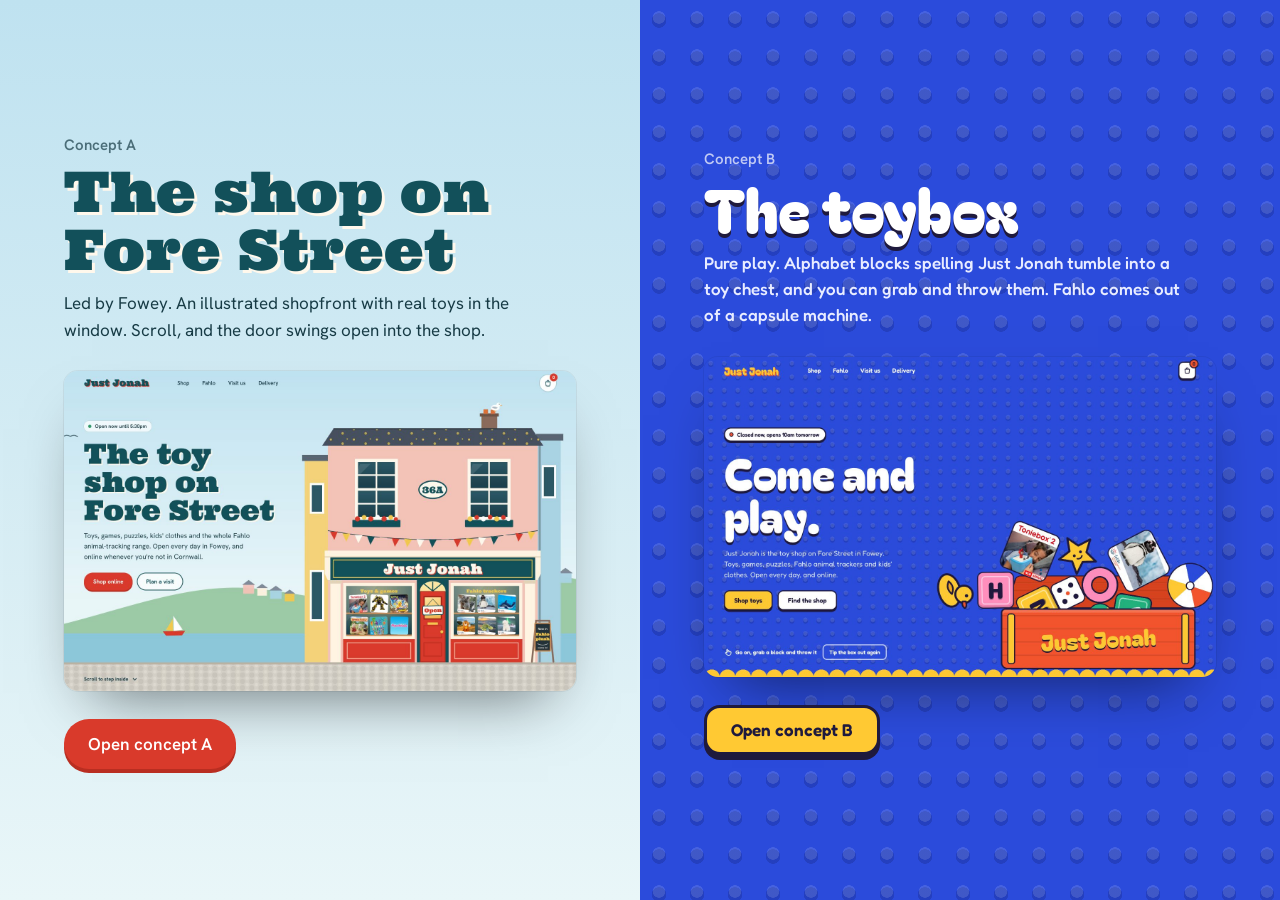
==== index.html @ d9c50c20 "first commit" ====
<!doctype html>
<html lang="en-GB">
<head>
  <meta charset="utf-8">
  <meta name="viewport" content="width=device-width, initial-scale=1">
  <title>Just Jonah | Two homepage concepts</title>
  <link rel="preconnect" href="https://fonts.googleapis.com">
  <link rel="preconnect" href="https://fonts.gstatic.com" crossorigin>
  <link href="https://fonts.googleapis.com/css2?family=Bagel+Fat+One&family=Fredoka:wght@500;600&family=Hanken+Grotesk:wght@400;600&family=Ultra&display=swap" rel="stylesheet">
  <style>
    *, *::before, *::after { box-sizing: border-box; }
    body { margin: 0; min-height: 100vh; font: 17px/1.55 "Hanken Grotesk", system-ui, sans-serif; background: #12505A; }
    .split { display: grid; grid-template-columns: 1fr 1fr; min-height: 100vh; }
    .concept {
      position: relative; display: flex; flex-direction: column; justify-content: center; gap: 28px;
      padding: clamp(40px, 6vw, 88px) clamp(20px, 5vw, 72px);
      text-decoration: none; overflow: hidden;
    }
    .concept--a { background: linear-gradient(#BFE2F0, #E9F6F8); color: #173B45; }
    .concept--b {
      color: #fff;
      background:
        radial-gradient(circle at 50% 46%, rgba(255, 255, 255, .13) 0 6px, transparent 6.5px) 0 0 / 38px 38px,
        radial-gradient(circle at 50% 54%, rgba(10, 20, 90, .22) 0 7px, transparent 7.5px) 0 0 / 38px 38px,
        #2B4BDB;
    }
    .concept__letter { font-size: 15px; font-weight: 600; opacity: .7; }
    .concept--a h2 { margin: 6px 0 0; font: 400 clamp(2.2rem, 4.4vw, 3.8rem)/1.02 "Ultra", Georgia, serif; color: #12505A; text-shadow: .05em .05em 0 #FFF8EC; }
    .concept--b h2 { margin: 6px 0 0; font: 400 clamp(2.4rem, 4.8vw, 4.2rem)/.98 "Bagel Fat One", sans-serif; text-shadow: 0 .06em 0 #1F1A3D; }
    .concept p { margin: 12px 0 0; max-width: 30rem; }
    .concept--b p { color: #E8ECFF; font-family: "Fredoka", sans-serif; font-weight: 500; }
    .shot {
      width: 100%; border-radius: 14px; overflow: hidden;
      box-shadow: 0 30px 60px -28px rgba(0, 0, 0, .55), 0 0 0 1px rgba(0, 0, 0, .06);
      transition: transform .6s cubic-bezier(.2, .8, .2, 1);
    }
    .shot img { display: block; width: 100%; height: auto; }
    .concept:hover .shot { transform: translateY(-8px) rotate(-.6deg); }
    .open {
      align-self: flex-start; display: inline-flex; align-items: center; min-height: 50px; padding: 0 24px;
      border-radius: 999px; font-weight: 600;
    }
    .concept--a .open { background: #D93A2B; color: #fff; box-shadow: 0 4px 0 #B92E21; }
    .concept--b .open { background: #FFC933; color: #1F1A3D; border: 3px solid #1F1A3D; border-radius: 16px; box-shadow: 0 5px 0 #1F1A3D; font-family: "Fredoka", sans-serif; font-weight: 600; }
    .concept:focus-visible { outline: 4px solid #FFC93C; outline-offset: -8px; }
    @media (max-width: 860px) { .split { grid-template-columns: 1fr; } }
    @media (prefers-reduced-motion: reduce) { .shot { transition: none; } }
  </style>
</head>
<body>
  <h1 style="position:absolute;width:1px;height:1px;overflow:hidden;clip:rect(0 0 0 0)">Just Jonah: two homepage concepts</h1>
  <main class="split">
    <a class="concept concept--a" href="harbour/">
      <div>
        <span class="concept__letter">Concept A</span>
        <h2>The shop on Fore Street</h2>
        <p>Led by Fowey. An illustrated shopfront with real toys in the window. Scroll, and the door swings open into the shop.</p>
      </div>
      <div class="shot"><img src="assets/previews/harbour.jpg" alt="Concept A homepage: an illustrated pink shopfront with the Just Jonah sign on Fore Street"></div>
      <span class="open">Open concept A</span>
    </a>
    <a class="concept concept--b" href="toybox/">
      <div>
        <span class="concept__letter">Concept B</span>
        <h2>The toybox</h2>
        <p>Pure play. Alphabet blocks spelling Just Jonah tumble into a toy chest, and you can grab and throw them. Fahlo comes out of a capsule machine.</p>
      </div>
      <div class="shot"><img src="assets/previews/toybox.jpg" alt="Concept B homepage: a blue page with letter blocks and toys spilling out of a red toy chest"></div>
      <span class="open">Open concept B</span>
    </a>
  </main>
</body>
</html>
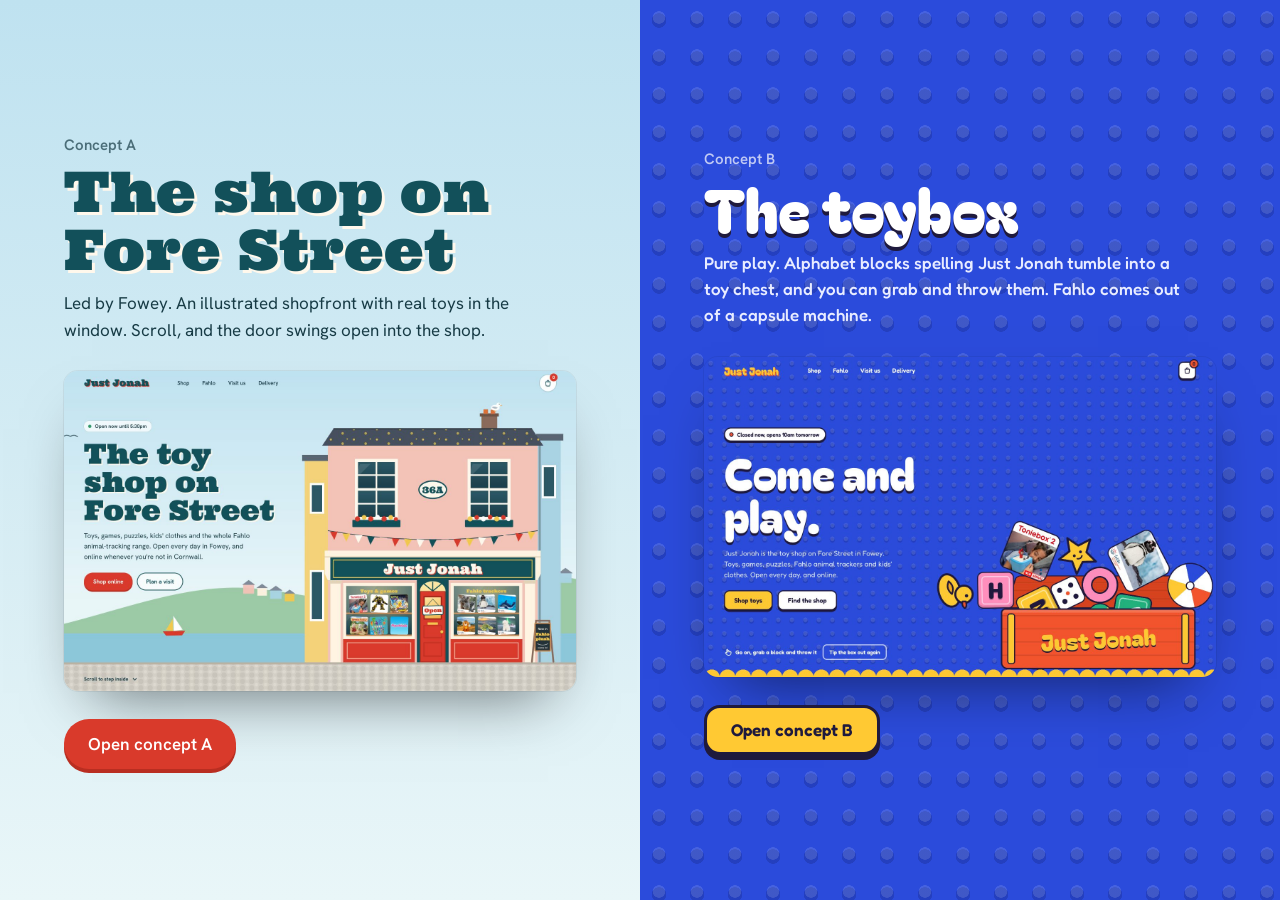
==== commit bc9d506f: "Add share previews and favicons Open Graph tags and 1200x630 share images for the cover page and bot" ====
--- a/index.html
+++ b/index.html
@@ -4,6 +4,24 @@
   <meta charset="utf-8">
   <meta name="viewport" content="width=device-width, initial-scale=1">
   <title>Just Jonah | Two homepage concepts</title>
+  <meta name="description" content="Concept A brings the Fowey shopfront to life. Concept B is a toybox you can play with. Have a look at both and pick your favourite.">
+  <meta name="theme-color" content="#12505A">
+  <link rel="icon" href="assets/icons/cover-32.png" sizes="32x32" type="image/png">
+  <link rel="icon" href="assets/icons/cover-192.png" sizes="192x192" type="image/png">
+  <link rel="apple-touch-icon" href="assets/icons/cover-180.png">
+  <!-- link previews (WhatsApp, iMessage, Slack, Facebook): image URLs must be absolute -->
+  <meta property="og:type" content="website">
+  <meta property="og:site_name" content="Just Jonah">
+  <meta property="og:locale" content="en_GB">
+  <meta property="og:url" content="https://just-jonah.vercel.app/">
+  <meta property="og:title" content="Just Jonah | Two homepage concepts">
+  <meta property="og:description" content="Concept A brings the Fowey shopfront to life. Concept B is a toybox you can play with. Have a look at both and pick your favourite.">
+  <meta property="og:image" content="https://just-jonah.vercel.app/assets/share/cover.jpg">
+  <meta property="og:image:type" content="image/jpeg">
+  <meta property="og:image:width" content="1200">
+  <meta property="og:image:height" content="630">
+  <meta property="og:image:alt" content="Two homepage designs side by side: an illustrated Just Jonah shopfront, and letter blocks spelling Just Jonah in a toy chest">
+  <meta name="twitter:card" content="summary_large_image">
   <link rel="preconnect" href="https://fonts.googleapis.com">
   <link rel="preconnect" href="https://fonts.gstatic.com" crossorigin>
   <link href="https://fonts.googleapis.com/css2?family=Bagel+Fat+One&family=Fredoka:wght@500;600&family=Hanken+Grotesk:wght@400;600&family=Ultra&display=swap" rel="stylesheet">
